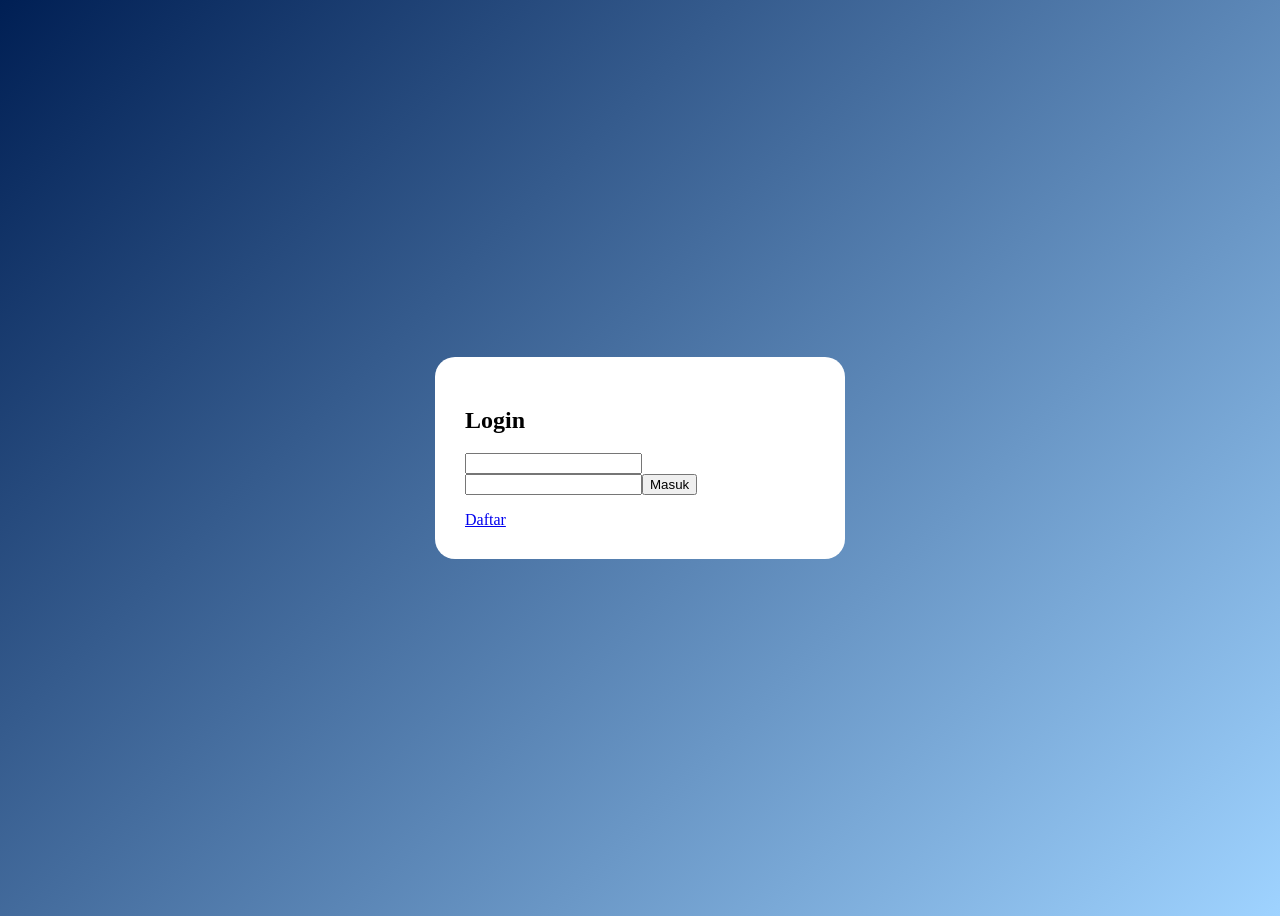
==== login/index.html @ f88f5e18 "Add files via upload" ====
<html><head><link rel='stylesheet' href='login.css'></head><body><div class='box'><h2>Login</h2><div id='alertBox'></div><form id='loginForm'><input id='username'><input id='password' type='password'><button>Masuk</button></form><a href='register.html'>Daftar</a></div><script src='login.js'></script></body></html>
---- login/login.css ----
body{display:flex;justify-content:center;align-items:center;height:100vh;background:linear-gradient(135deg,#001f54,#9fd3ff)}.box{background:white;padding:30px;border-radius:20px;width:350px}
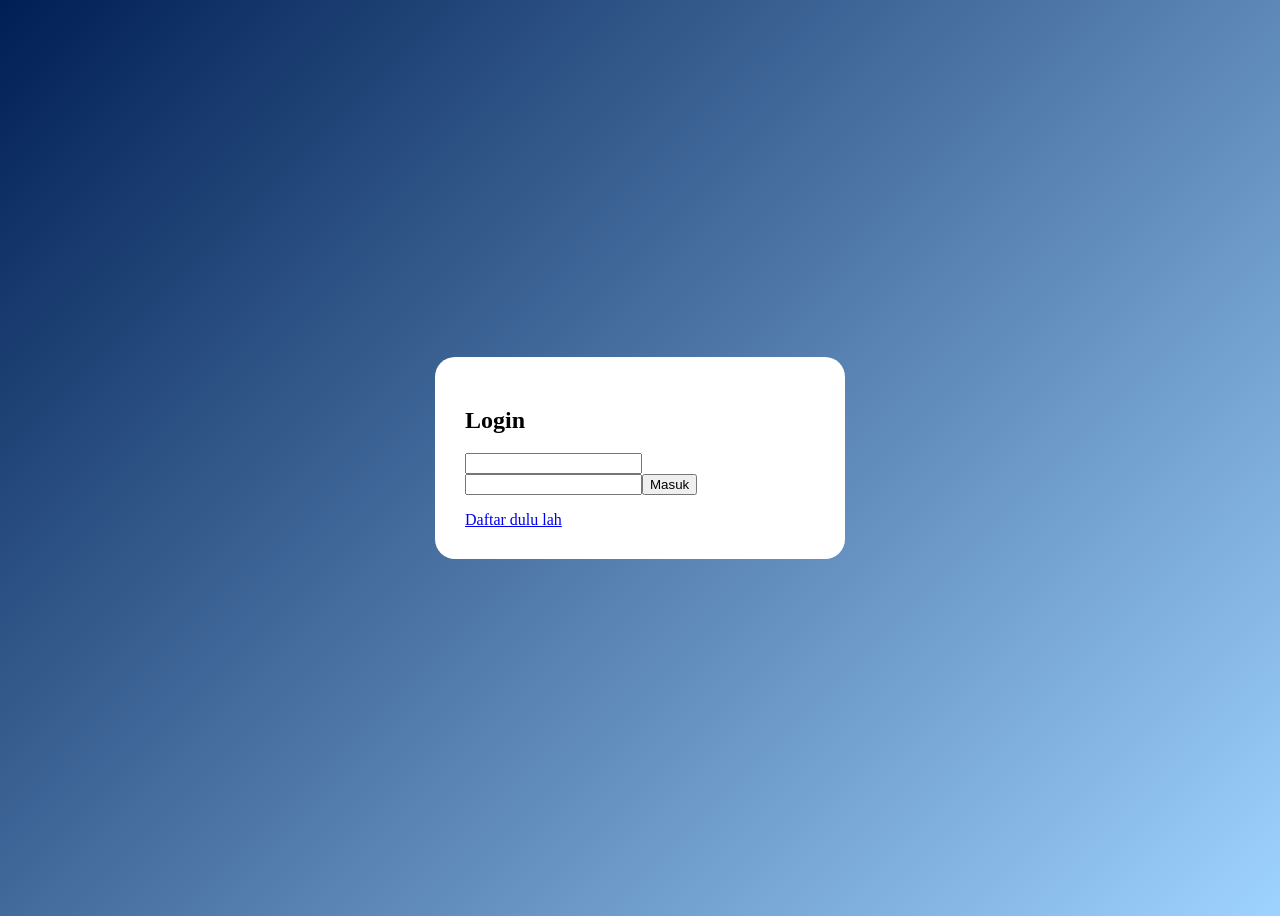
==== commit b717ac82: "Update index.html" ====
--- a/login/index.html
+++ b/login/index.html
@@ -1 +1 @@
-<html><head><link rel='stylesheet' href='login.css'></head><body><div class='box'><h2>Login</h2><div id='alertBox'></div><form id='loginForm'><input id='username'><input id='password' type='password'><button>Masuk</button></form><a href='register.html'>Daftar</a></div><script src='login.js'></script></body></html>+<html><head><link rel='stylesheet' href='login.css'></head><body><div class='box'><h2>Login</h2><div id='alertBox'></div><form id='loginForm'><input id='username'><input id='password' type='password'><button>Masuk</button></form><a href='register.html'>Daftar dulu lah</a></div><script src='js/login.js'></script></body></html>
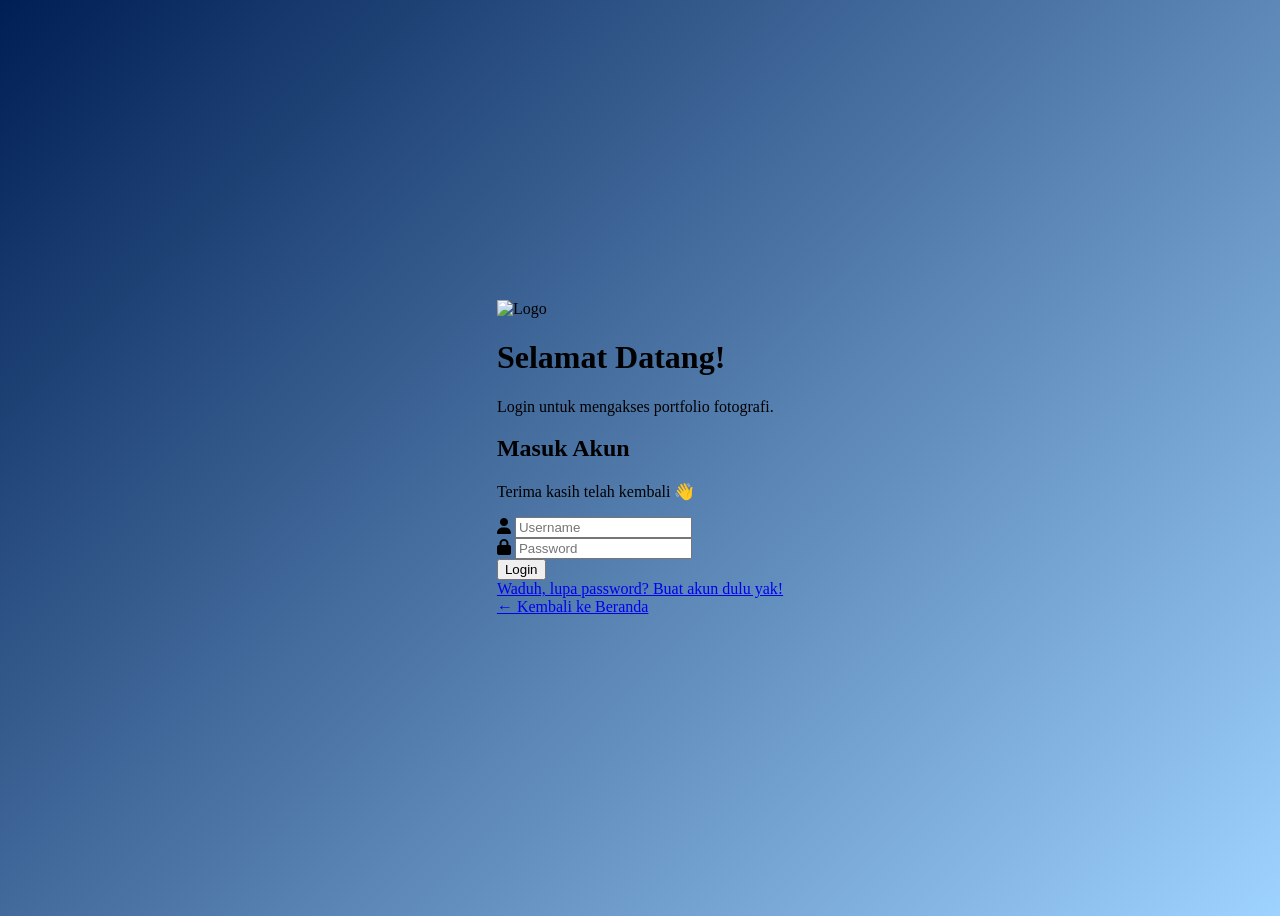
==== commit 19f02f6c: "Update index.html" ====
--- a/login/index.html
+++ b/login/index.html
@@ -1 +1,112 @@
-<html><head><link rel='stylesheet' href='login.css'></head><body><div class='box'><h2>Login</h2><div id='alertBox'></div><form id='loginForm'><input id='username'><input id='password' type='password'><button>Masuk</button></form><a href='register.html'>Daftar dulu lah</a></div><script src='js/login.js'></script></body></html>
+<!DOCTYPE html>
+<html lang="id">
+
+<head>
+
+<meta charset="UTF-8">
+<meta name="viewport" content="width=device-width, initial-scale=1.0">
+
+<title>Login | Moorine Photography</title>
+
+<link rel="stylesheet" href="login.css">
+
+<link rel="stylesheet"
+href="https://cdnjs.cloudflare.com/ajax/libs/font-awesome/6.5.1/css/all.min.css">
+
+</head>
+
+<body>
+
+<div class="background-blur"></div>
+
+<div class="login-container">
+
+    <div class="login-left">
+
+        <img src="../assets/logo.png" alt="Logo">
+
+        <h1>Selamat Datang!</h1>
+
+        <p>
+            Login untuk mengakses portfolio fotografi.
+        </p>
+
+    </div>
+
+    <div class="login-right">
+
+        <div class="login-card">
+
+            <h2>Masuk Akun</h2>
+
+            <p class="subtitle">
+                Terima kasih telah kembali 👋
+            </p>
+
+            <div id="alertBox"></div>
+
+            <form id="loginForm">
+
+                <div class="input-group">
+
+                    <i class="fas fa-user"></i>
+
+                    <input
+                    type="text"
+                    id="username"
+                    placeholder="Username"
+                    required>
+
+                </div>
+
+                <div class="input-group">
+
+                    <i class="fas fa-lock"></i>
+
+                    <input
+                    type="password"
+                    id="password"
+                    placeholder="Password"
+                    required>
+
+                </div>
+
+                <button
+                type="submit"
+                class="login-submit">
+
+                    Login
+
+                </button>
+
+            </form>
+
+            <div class="extra-links">
+
+                <a href="forgot.html">
+                    Waduh, lupa password?
+                </a>
+
+                <a href="register.html">
+                    Buat akun dulu yak!
+                </a>
+
+            </div>
+
+            <a href="../index.html"
+            class="back-home">
+
+                ← Kembali ke Beranda
+
+            </a>
+
+        </div>
+
+    </div>
+
+</div>
+
+<script src="js/login.js"></script>
+
+</body>
+</html>
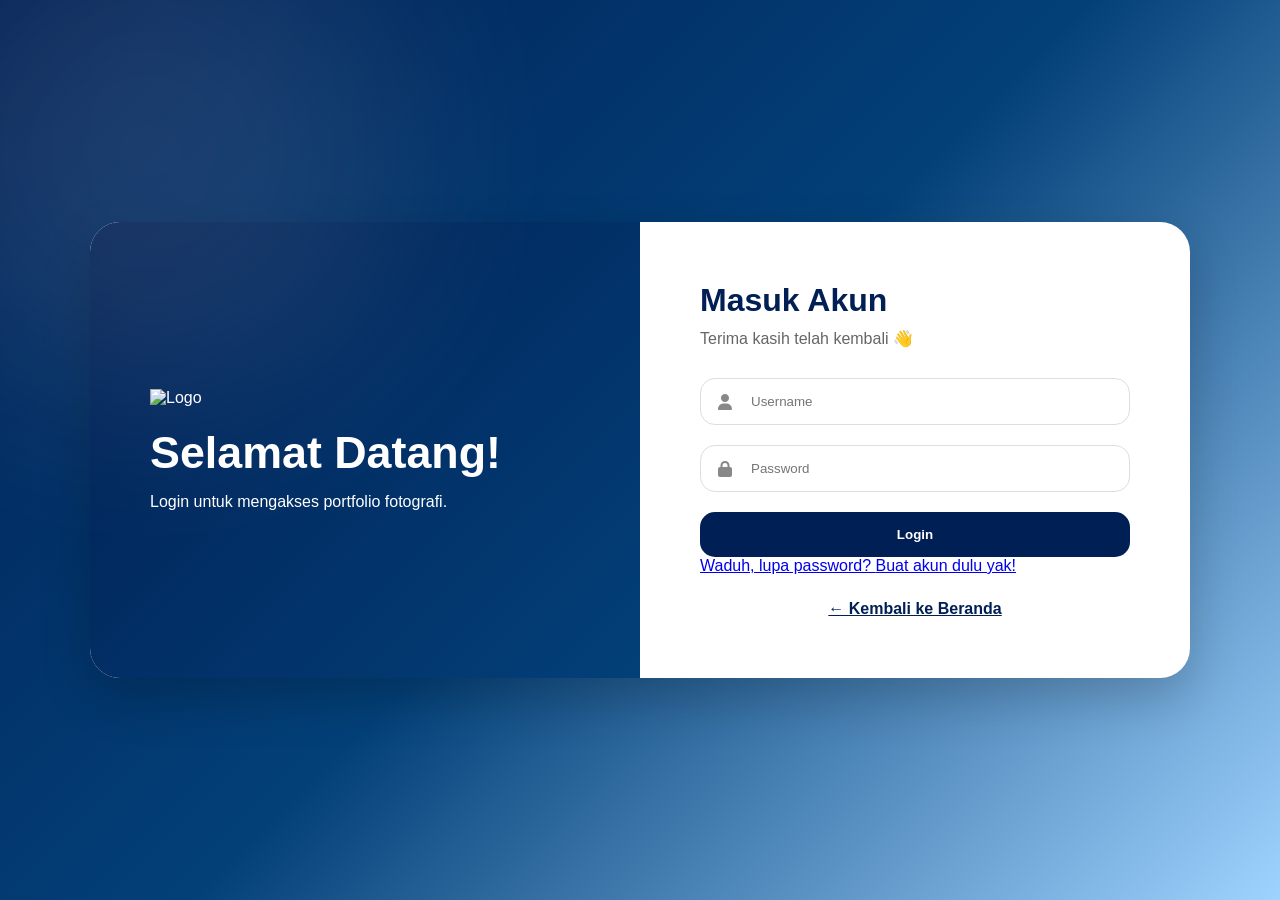
==== commit 6daef479: "Update index.html" ====
--- a/login/index.html
+++ b/login/index.html
@@ -23,7 +23,7 @@
 
     <div class="login-left">
 
-        <img src="../assets/logo.png" alt="Logo">
+        <img src="assets/M_20260606_023817_0000.png" alt="Logo">
 
         <h1>Selamat Datang!</h1>
 
--- a/login/login.css
+++ b/login/login.css
@@ -1 +1,269 @@
-body{display:flex;justify-content:center;align-items:center;height:100vh;background:linear-gradient(135deg,#001f54,#9fd3ff)}.box{background:white;padding:30px;border-radius:20px;width:350px}+*{
+margin:0;
+padding:0;
+box-sizing:border-box;
+font-family:'Poppins',sans-serif;
+}
+
+body{
+
+min-height:100vh;
+
+display:flex;
+justify-content:center;
+align-items:center;
+
+background:
+linear-gradient(
+135deg,
+#001f54,
+#034078,
+#9fd3ff
+);
+
+overflow:hidden;
+
+}
+
+.background-blur{
+
+position:absolute;
+
+width:500px;
+height:500px;
+
+background:
+rgba(255,255,255,.1);
+
+border-radius:50%;
+
+filter:blur(100px);
+
+top:-100px;
+left:-100px;
+
+}
+
+.login-container{
+
+width:90%;
+max-width:1100px;
+
+display:grid;
+grid-template-columns:1fr 1fr;
+
+background:white;
+
+border-radius:30px;
+
+overflow:hidden;
+
+box-shadow:
+0 20px 50px rgba(0,0,0,.2);
+
+}
+
+.login-left{
+
+background:
+linear-gradient(
+135deg,
+#001f54,
+#034078
+);
+
+padding:60px;
+
+color:white;
+
+display:flex;
+flex-direction:column;
+justify-content:center;
+
+}
+
+.login-left img{
+
+width:90px;
+
+margin-bottom:20px;
+
+}
+
+.login-left h1{
+
+font-size:2.8rem;
+
+margin-bottom:15px;
+
+}
+
+.login-right{
+
+padding:60px;
+
+display:flex;
+align-items:center;
+
+}
+
+.login-card{
+
+width:100%;
+
+}
+
+.login-card h2{
+
+color:#001f54;
+
+font-size:2rem;
+
+margin-bottom:10px;
+
+}
+
+.subtitle{
+
+color:#666;
+
+margin-bottom:30px;
+
+}
+
+.input-group{
+
+position:relative;
+
+margin-bottom:20px;
+
+}
+
+.input-group i{
+
+position:absolute;
+
+left:18px;
+top:50%;
+
+transform:translateY(-50%);
+
+color:#888;
+
+}
+
+.input-group input{
+
+width:100%;
+
+padding:15px 15px 15px 50px;
+
+border:1px solid #ddd;
+
+border-radius:15px;
+
+outline:none;
+
+}
+
+.input-group input:focus{
+
+border-color:#001f54;
+
+}
+
+.login-submit{
+
+width:100%;
+
+padding:15px;
+
+border:none;
+
+border-radius:15px;
+
+background:#001f54;
+
+color:white;
+
+font-weight:600;
+
+cursor:pointer;
+
+transition:.3s;
+
+}
+
+.login-submit:hover{
+
+transform:translateY(-3px);
+
+}
+
+.back-home{
+
+display:block;
+
+text-align:center;
+
+margin-top:25px;
+
+color:#001f54;
+
+font-weight:600;
+
+}
+
+#alertBox{
+
+display:none;
+
+padding:15px;
+
+background:#ffe5e5;
+
+color:#c62828;
+
+border-radius:12px;
+
+margin-bottom:20px;
+
+}
+
+#message{
+
+padding:15px;
+
+background:#e8f5e9;
+
+color:#2e7d32;
+
+border-radius:12px;
+
+margin-bottom:20px;
+
+text-align:center;
+
+}
+
+@media(max-width:900px){
+
+.login-container{
+
+grid-template-columns:1fr;
+
+}
+
+.login-left{
+
+display:none;
+
+}
+
+.login-right{
+
+padding:30px;
+
+}
+
+}
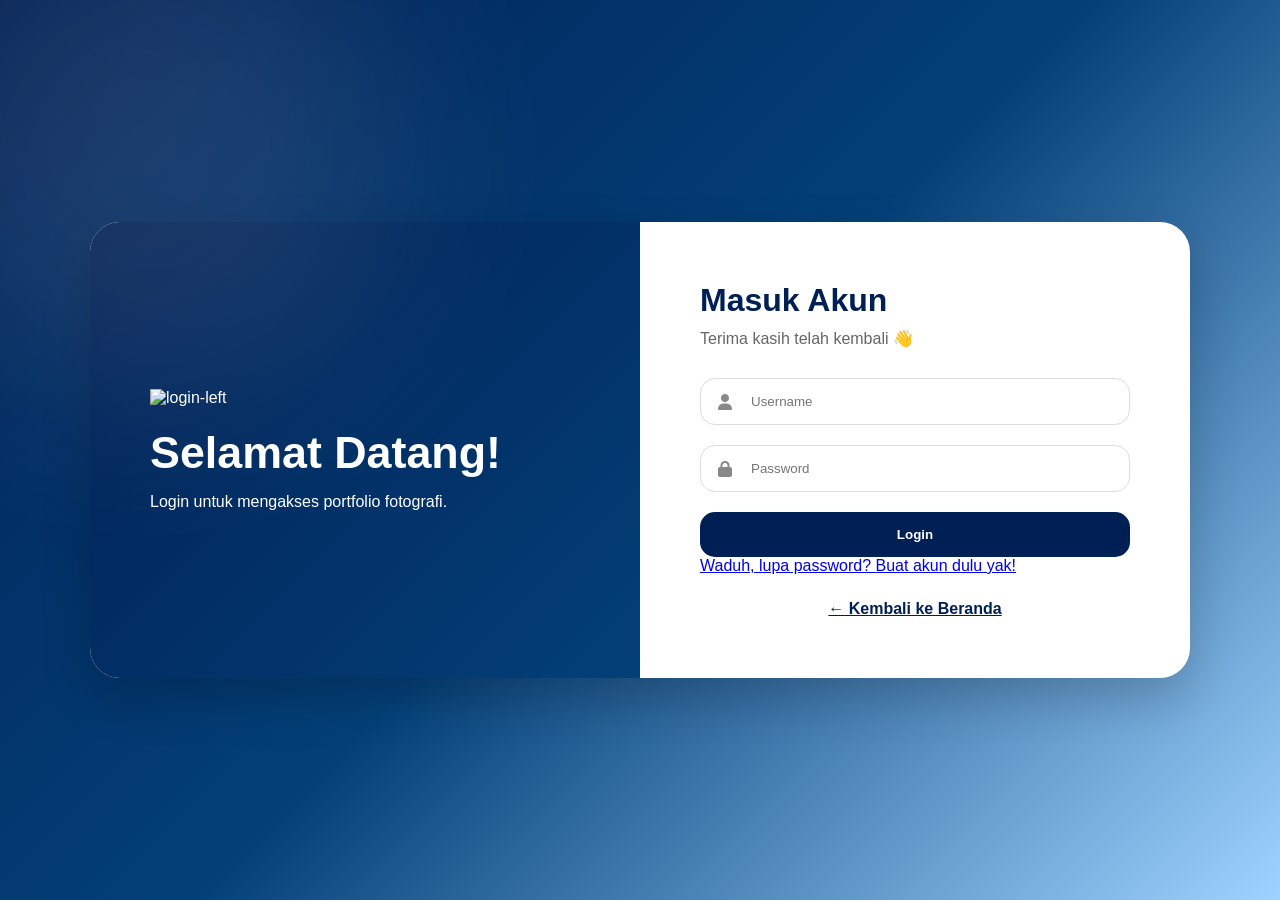
==== commit a519cfc9: "Update index.html" ====
--- a/login/index.html
+++ b/login/index.html
@@ -23,7 +23,7 @@
 
     <div class="login-left">
 
-        <img src="assets/M_20260606_023817_0000.png" alt="Logo">
+        <img src="assets/M_20260606_023817_0000.png" alt="login-left">
 
         <h1>Selamat Datang!</h1>
 
--- a/login/login.css
+++ b/login/login.css
@@ -267,3 +267,4 @@
 }
 
 }
+
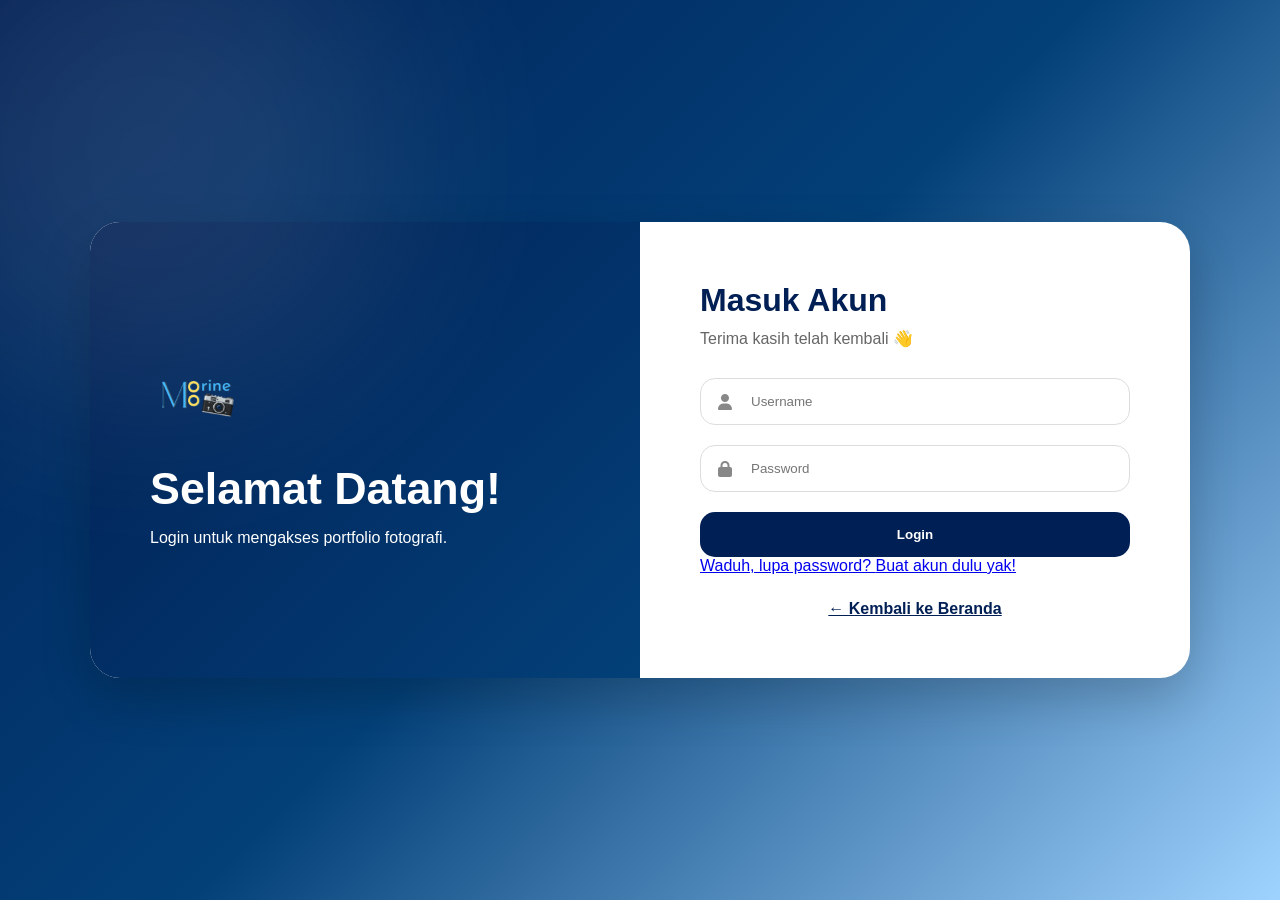
==== commit 5013db76: "Update index.html" ====
--- a/login/index.html
+++ b/login/index.html
@@ -23,7 +23,7 @@
 
     <div class="login-left">
 
-        <img src="assets/M_20260606_023817_0000.png" alt="login-left">
+        <img src="../assets/M_20260606_023817_0000.png" alt="login-left">
 
         <h1>Selamat Datang!</h1>
 
